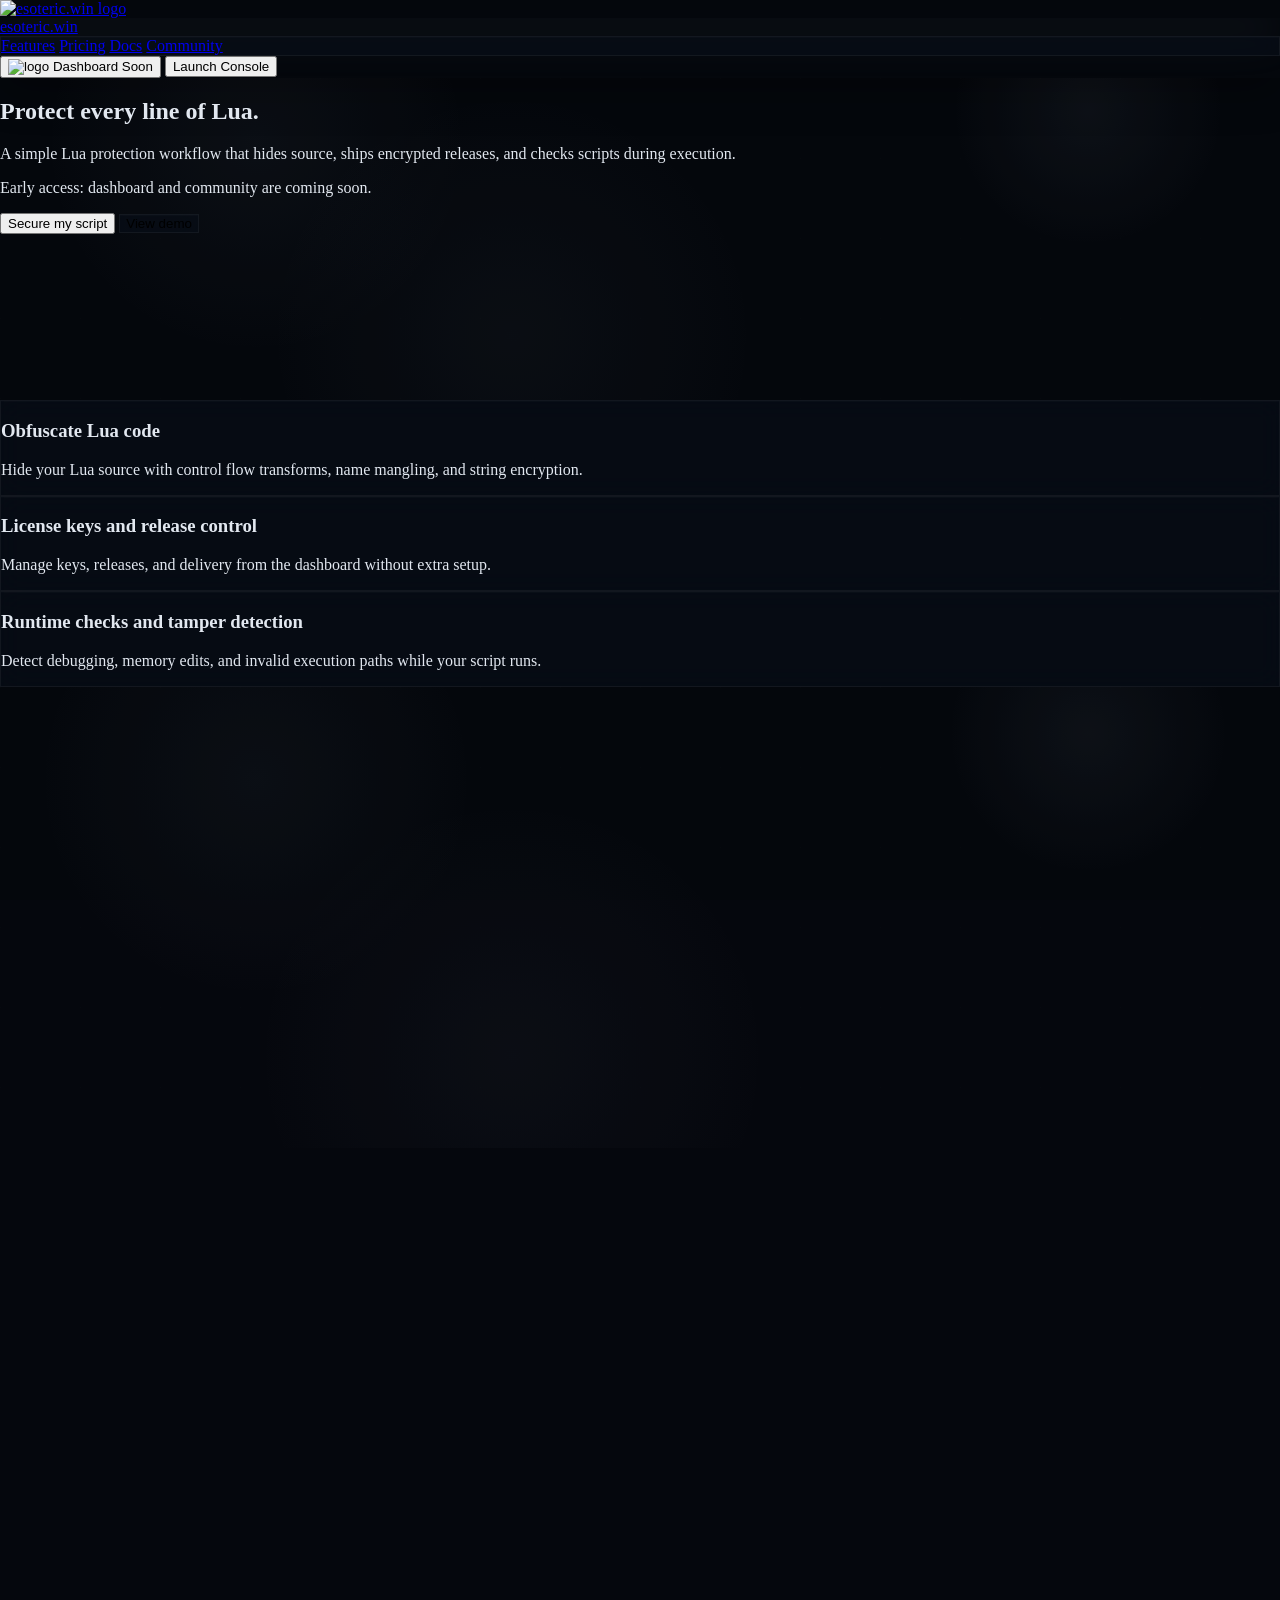
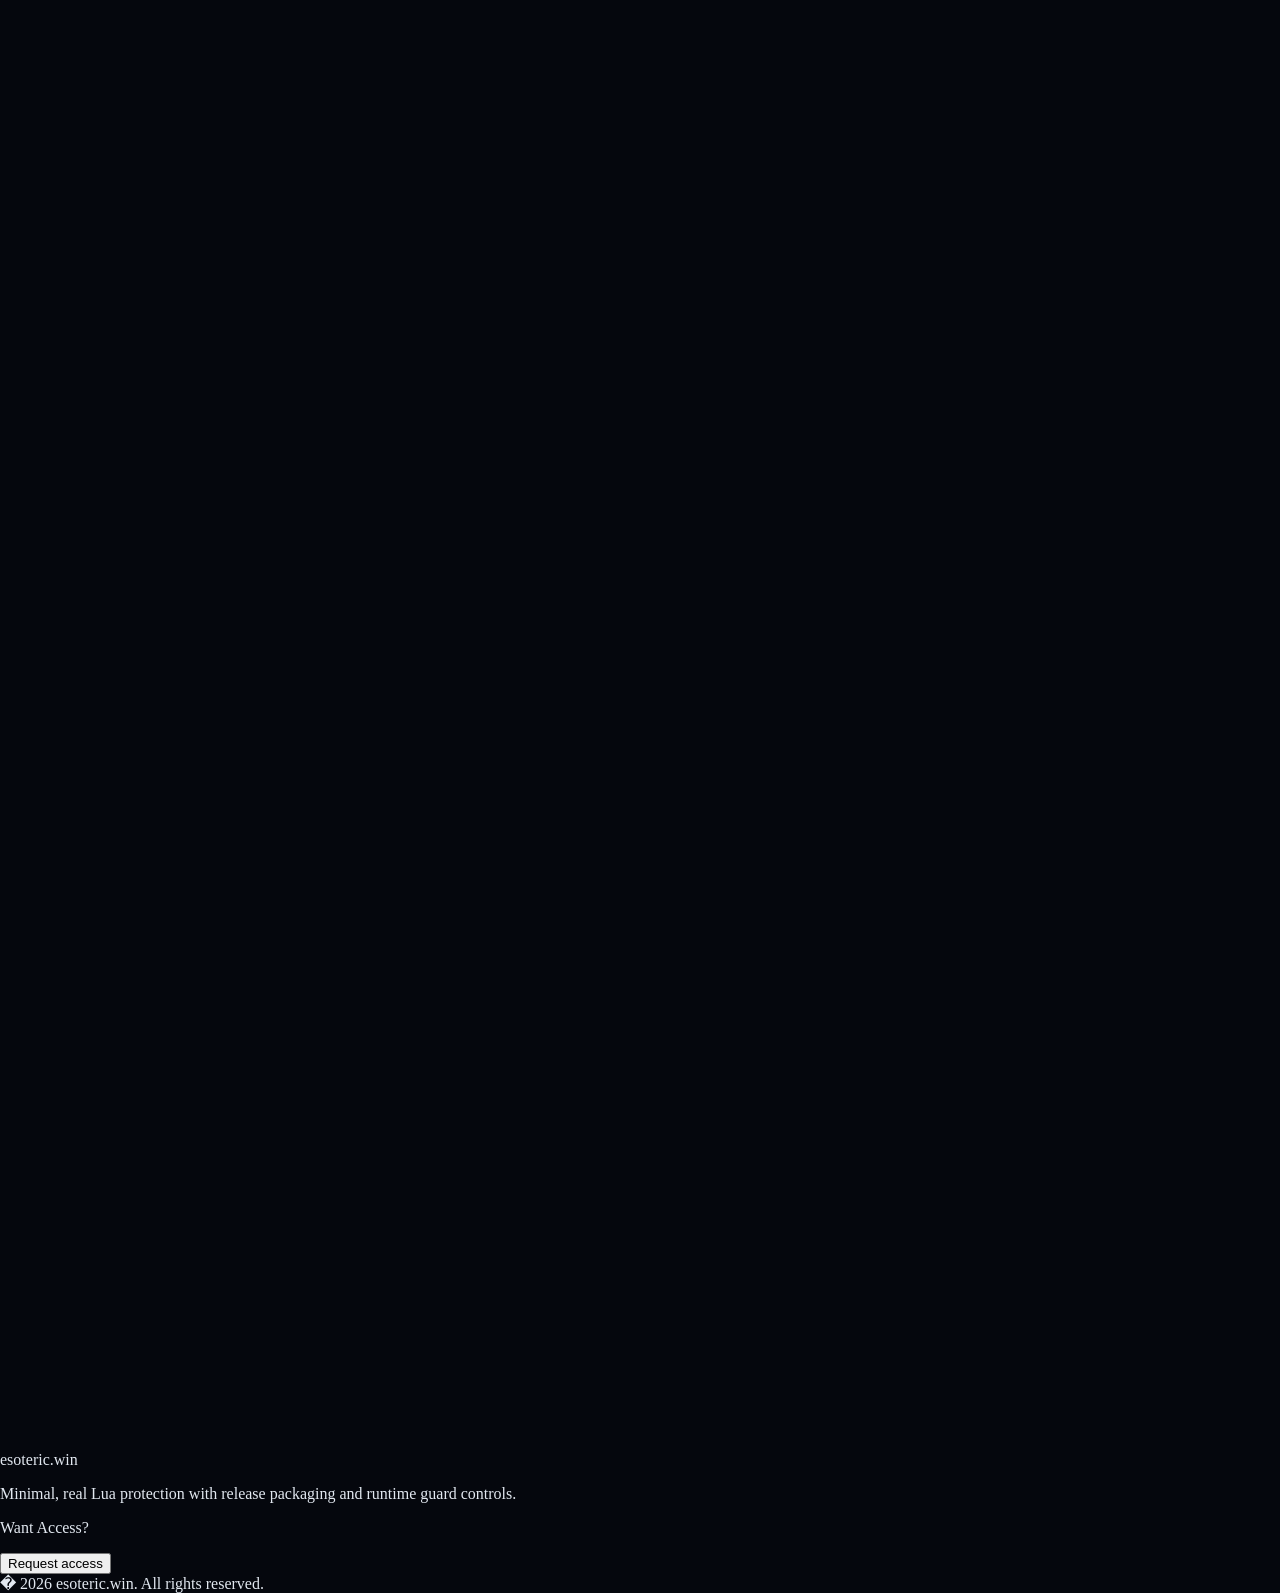
==== index.html @ a8161f7c "Update index.html" ====
<!DOCTYPE html><html lang="en" class="scroll-smooth"><head><meta charset="UTF-8"><meta name="viewport" content="width=device-width, initial-scale=1.0"><meta http-equiv="X-UA-Compatible" content="IE=edge"><meta name="description" content="Stop Script Leaks: Professional Roblox Lua Obfuscator & Whitelist Tools"><meta name="author" content="esoteric.win"><meta name="theme-color" content="#05070d"><meta property="og:title" content="Stop Script Leaks"><meta property="og:description" content="Professional Roblox Lua obfuscator and whitelist protection tools."><meta property="og:type" content="website"><meta property="og:url" content="https://esoteric.win/"><meta property="og:image" content="https://files.catbox.moe/o1hd0x.webp"><meta name="twitter:card" content="summary_large_image"><meta name="twitter:title" content="Stop Script Leaks"><meta name="twitter:description" content="Professional Roblox Lua obfuscator and whitelist protection tools."><meta name="twitter:image" content="https://files.catbox.moe/o1hd0x.webp"><title>Stop Script Leaks</title><script src="https://cdn.tailwindcss.com"></script><script src="https://unpkg.com/lucide@latest"></script><script>tailwind.config={theme:{extend:{fontFamily:{sans:["Inter","sans-serif"],display:["JetBrains Mono","monospace"]},colors:{void:"#05070d",surface:"#090d15",surfaceElevated:"#0f172a",border:"#1e293b",accent:"#7c8fa4",accentDim:"rgba(124, 143, 164, 0.10)",textPrimary:"#e2e8f0",textSecondary:"#94a3b8",textMuted:"#64748b"},animation:{"pulse-slow":"pulse 4s cubic-bezier(0.4, 0, 0.6, 1) infinite",float:"float 6s ease-in-out infinite"},keyframes:{float:{"0%, 100%":{transform:"translateY(0)"},"50%":{transform:"translateY(-20px)"}}}}}};</script><link rel="preconnect" href="https://fonts.googleapis.com"><link rel="preconnect" href="https://fonts.gstatic.com" crossorigin><link href="https://fonts.googleapis.com/css2?family=Space+Grotesk:wght@300;400;500;600;700&family=Inter:wght@300;400;500;600&family=JetBrains+Mono:wght@300;400;500;600;700;80₀;9₀&display=swap" rel="stylesheet"><link rel="stylesheet" href="styles.css"></head><body class="antialiased"><div id="root"></div><script src="script.js"></script></body></html>
---- styles.css ----
body{margin:0;background:#05070d;color:#e2e8f0;overflow-x:hidden;min-height:100vh;cursor:crosshair}#bg-video{position:fixed;inset:0;width:100%;height:100%;object-fit:cover;z-index:-10;opacity:.38;pointer-events:none}.video-overlay{position:fixed;inset:0;background:rgba(5,7,13,.75);z-index:-5;pointer-events:none}.glass{background:rgba(8,14,24,.7);backdrop-filter:blur(12px);border:1px solid rgba(255,255,255,.05);box-shadow:inset 0 1px 1px rgba(255,255,255,.02)}.live-shield-panel{background:linear-gradient(160deg,rgba(18,23,30,.98),rgba(12,16,22,.94));border:1px solid rgba(148,163,184,.12);box-shadow:0 28px 70px rgba(1,9,22,.45);backdrop-filter:blur(12px);position:relative;overflow:hidden}.live-shield-panel:before,.live-shield-panel:after{content:"";position:absolute;pointer-events:none}.live-shield-panel:before{inset:0;background:radial-gradient(circle at top right,rgba(148,163,184,.12),transparent 35%)}.live-shield-panel:after{left:-20%;top:55%;width:160%;height:120px;background:rgba(255,255,255,.05);transform:rotate(-12deg)}.shield-badge{width:3rem;height:3rem;border-radius:1rem;background:linear-gradient(135deg,rgba(255,255,255,.08),rgba(148,163,184,.12));border:1px solid rgba(148,163,184,.18);display:grid;place-items:center;box-shadow:inset 0 0 0 1px rgba(255,255,255,.02)}.morph-text{display:inline-flex;white-space:nowrap;opacity:1;transition:opacity .25s ease;min-width:14ch}.pricing-card{background:rgba(11,17,28,.88);border:1px solid rgba(255,255,255,.07);box-shadow:0 18px 50px rgba(0,0,0,.24);backdrop-filter:saturate(180%) blur(6px)}.pricing-card--featured{border-color:rgba(167,226,46,.2);background:rgba(15,20,33,.95)}.pricing-tag{display:inline-flex;align-items:center;gap:.4rem;padding:.35rem .75rem;border-radius:9999px;background:rgba(167,226,46,.08);color:#a7e22e;font-size:.7rem;letter-spacing:.15em;text-transform:uppercase}.terminal-line{line-height:1.55}.terminal-quiet{color:#94a3b8}button,a,.cursor-pointer{cursor:pointer}#site-header{left:0;box-shadow:0 15px 40px rgba(0,0,0,.28)}.reveal{opacity:0;transform:translateY(40px);transition:all .9s cubic-bezier(.16,1,.3,1)}.reveal.active{opacity:1;transform:translateY(0)}.faq-content{transition:opacity .3s;opacity:1}.terminal-cursor:after{content:"?";animation:blink 1s step-end infinite;color:#ccff00;margin-left:2px}@keyframes blink{50%{opacity:0}}.grid-pattern{background-image:linear-gradient(rgba(255,255,255,.02) 1px,transparent 1px),linear-gradient(90deg,rgba(255,255,255,.02) 1px,transparent 1px);background-size:60px 60px}.hover-vfx{transition:transform .2s ease,box-shadow .35s ease,background-color .25s ease,border-color .25s ease}.hover-vfx:hover{transform:translateY(-3px);box-shadow:0 24px 70px rgba(148,163,184,.22)}.hero-vfx,.section-vfx{position:relative;overflow:hidden}.hero-vfx:before,.section-vfx:before{content:"";position:absolute;inset:0;pointer-events:none;background:radial-gradient(circle at 20% 20%,rgba(148,163,184,.06),transparent 20%),radial-gradient(circle at 85% 10%,rgba(148,163,184,.08),transparent 12%),radial-gradient(circle at 40% 80%,rgba(148,163,184,.05),transparent 30%);mix-blend-mode:screen;opacity:.75}.hero-vfx:after,.section-vfx:after{content:"";position:absolute;inset:0;pointer-events:none;background-image:linear-gradient(rgba(255,255,255,.03) 1px,transparent 1px),linear-gradient(90deg,rgba(255,255,255,.03) 1px,transparent 1px);background-size:80px 80px;opacity:.22}.logo-pop{box-shadow:0 18px 45px rgba(148,163,184,.12);border-color:rgba(148,163,184,.18)}.logo-pop:hover{transform:scale(1.05);box-shadow:0 24px 60px rgba(148,163,184,.16)}.brand-chip{display:inline-flex;align-items:center;justify-content:center;padding:.45rem .85rem;border-radius:9999px;background:rgba(148,163,184,.08);border:1px solid rgba(148,163,184,.16);color:#cbd5e1;font-size:.7rem;letter-spacing:.16em;text-transform:uppercase;backdrop-filter:blur(6px)}.toast{position:fixed;bottom:24px;right:24px;z-index:60;background:rgba(15,23,42,.95);border:1px solid rgba(148,163,184,.16);box-shadow:0 30px 80px rgba(0,0,0,.35);color:#e2e8f0;padding:1rem 1.25rem;border-radius:1rem;opacity:0;transform:translateY(20px);transition:opacity .25s ease,transform .25s ease;pointer-events:none;max-width:320px}.toast.show{opacity:1;transform:translateY(0)}@media(max-width:768px){body{font-size:14px}#site-header{padding:0 1rem}.glass,.live-shield-panel,.pricing-card,.pricing-card--featured{padding:1.2rem}.flex.items-center.justify-between.h-20{flex-wrap:wrap;gap:.75rem}.flex.flex-wrap.gap-4{flex-direction:column}.max-w-7xl,.max-w-5xl,.max-w-3xl{max-width:100%!important;padding-left:1rem!important;padding-right:1rem!important}.text-6xl{font-size:2.5rem}.text-5xl{font-size:2.1rem}.text-4xl{font-size:1.8rem}.text-3xl{font-size:1.6rem}.hero-vfx:before,.section-vfx:before,.hero-vfx:after,.section-vfx:after{opacity:.35}.toast{right:1rem;left:1rem;bottom:1rem;max-width:none}}
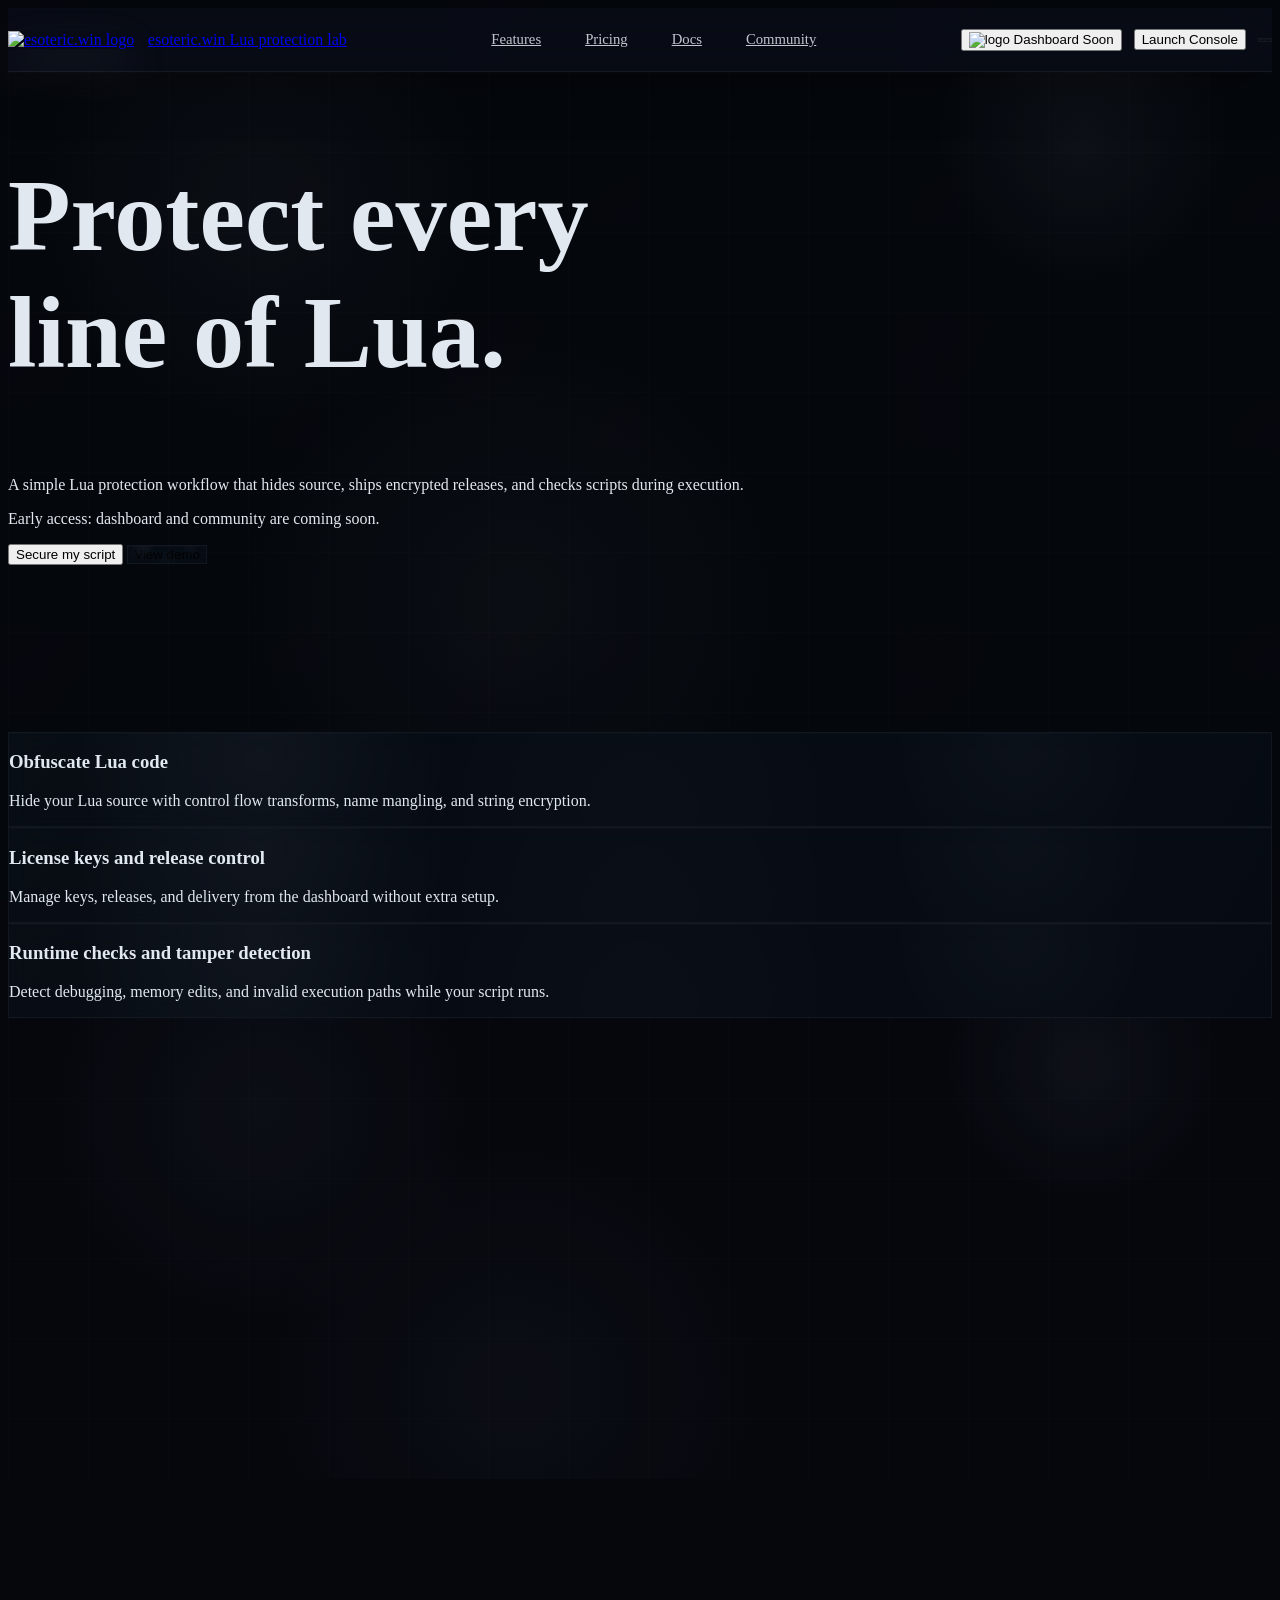
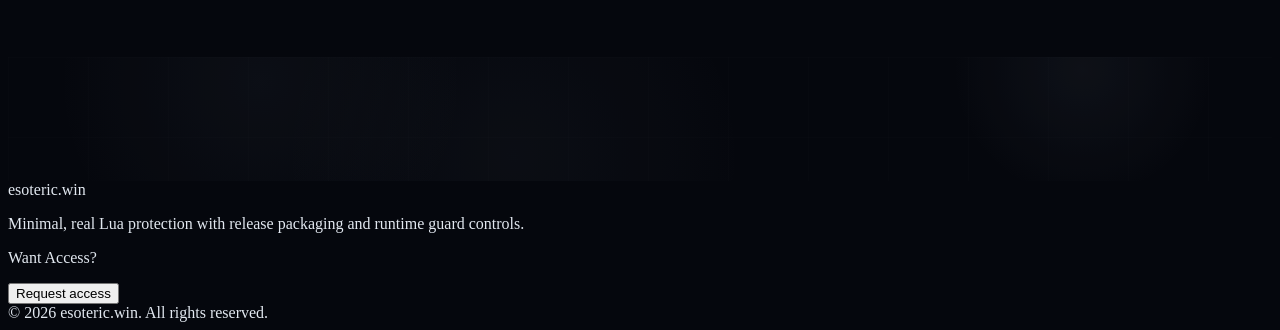
==== commit 751e329b: "Update index.html" ====
--- a/index.html
+++ b/index.html
@@ -1 +1,21 @@
-<!DOCTYPE html><html lang="en" class="scroll-smooth"><head><meta charset="UTF-8"><meta name="viewport" content="width=device-width, initial-scale=1.0"><meta http-equiv="X-UA-Compatible" content="IE=edge"><meta name="description" content="Stop Script Leaks: Professional Roblox Lua Obfuscator & Whitelist Tools"><meta name="author" content="esoteric.win"><meta name="theme-color" content="#05070d"><meta property="og:title" content="Stop Script Leaks"><meta property="og:description" content="Professional Roblox Lua obfuscator and whitelist protection tools."><meta property="og:type" content="website"><meta property="og:url" content="https://esoteric.win/"><meta property="og:image" content="https://files.catbox.moe/o1hd0x.webp"><meta name="twitter:card" content="summary_large_image"><meta name="twitter:title" content="Stop Script Leaks"><meta name="twitter:description" content="Professional Roblox Lua obfuscator and whitelist protection tools."><meta name="twitter:image" content="https://files.catbox.moe/o1hd0x.webp"><title>Stop Script Leaks</title><script src="https://cdn.tailwindcss.com"></script><script src="https://unpkg.com/lucide@latest"></script><script>tailwind.config={theme:{extend:{fontFamily:{sans:["Inter","sans-serif"],display:["JetBrains Mono","monospace"]},colors:{void:"#05070d",surface:"#090d15",surfaceElevated:"#0f172a",border:"#1e293b",accent:"#7c8fa4",accentDim:"rgba(124, 143, 164, 0.10)",textPrimary:"#e2e8f0",textSecondary:"#94a3b8",textMuted:"#64748b"},animation:{"pulse-slow":"pulse 4s cubic-bezier(0.4, 0, 0.6, 1) infinite",float:"float 6s ease-in-out infinite"},keyframes:{float:{"0%, 100%":{transform:"translateY(0)"},"50%":{transform:"translateY(-20px)"}}}}}};</script><link rel="preconnect" href="https://fonts.googleapis.com"><link rel="preconnect" href="https://fonts.gstatic.com" crossorigin><link href="https://fonts.googleapis.com/css2?family=Space+Grotesk:wght@300;400;500;600;700&family=Inter:wght@300;400;500;600&family=JetBrains+Mono:wght@300;400;500;600;700;80₀;9₀&display=swap" rel="stylesheet"><link rel="stylesheet" href="styles.css"></head><body class="antialiased"><div id="root"></div><script src="script.js"></script></body></html>
+<!DOCTYPE html>
+<html lang="en" class="scroll-smooth">
+<head>
+<meta charset="UTF-8">
+<meta name="viewport" content="width=device-width,initial-scale=1.0">
+<title>Lua Whitelisting — esoteric.win</title>
+<meta name="description" content="Script whitelisting service for Roblox. Secure and obfuscate Lua releases with runtime protection and delivery control.">
+<meta name="keywords" content="Lua, Roblox, whitelisting, obfuscation, protection, runtime checks, script security">
+<link rel="canonical" href="https://esoteric.win/">
+<script src="https://cdn.tailwindcss.com"></script>
+<script src="https://unpkg.com/lucide@latest"></script>
+<link rel="preconnect" href="https://fonts.googleapis.com">
+<link rel="preconnect" href="https://fonts.gstatic.com" crossorigin>
+<link href="https://fonts.googleapis.com/css2?family=Inter:wght@300;400;500;600&family=JetBrains+Mono:wght@300;400;500;600;700;800;900&display=swap" rel="stylesheet">
+<link rel="stylesheet" href="styles.css">
+</head>
+<body class="antialiased">
+<div id="root"></div>
+<script src="script.js"></script>
+</body>
+</html>
--- a/styles.css
+++ b/styles.css
@@ -1 +1,64 @@
-body{margin:0;background:#05070d;color:#e2e8f0;overflow-x:hidden;min-height:100vh;cursor:crosshair}#bg-video{position:fixed;inset:0;width:100%;height:100%;object-fit:cover;z-index:-10;opacity:.38;pointer-events:none}.video-overlay{position:fixed;inset:0;background:rgba(5,7,13,.75);z-index:-5;pointer-events:none}.glass{background:rgba(8,14,24,.7);backdrop-filter:blur(12px);border:1px solid rgba(255,255,255,.05);box-shadow:inset 0 1px 1px rgba(255,255,255,.02)}.live-shield-panel{background:linear-gradient(160deg,rgba(18,23,30,.98),rgba(12,16,22,.94));border:1px solid rgba(148,163,184,.12);box-shadow:0 28px 70px rgba(1,9,22,.45);backdrop-filter:blur(12px);position:relative;overflow:hidden}.live-shield-panel:before,.live-shield-panel:after{content:"";position:absolute;pointer-events:none}.live-shield-panel:before{inset:0;background:radial-gradient(circle at top right,rgba(148,163,184,.12),transparent 35%)}.live-shield-panel:after{left:-20%;top:55%;width:160%;height:120px;background:rgba(255,255,255,.05);transform:rotate(-12deg)}.shield-badge{width:3rem;height:3rem;border-radius:1rem;background:linear-gradient(135deg,rgba(255,255,255,.08),rgba(148,163,184,.12));border:1px solid rgba(148,163,184,.18);display:grid;place-items:center;box-shadow:inset 0 0 0 1px rgba(255,255,255,.02)}.morph-text{display:inline-flex;white-space:nowrap;opacity:1;transition:opacity .25s ease;min-width:14ch}.pricing-card{background:rgba(11,17,28,.88);border:1px solid rgba(255,255,255,.07);box-shadow:0 18px 50px rgba(0,0,0,.24);backdrop-filter:saturate(180%) blur(6px)}.pricing-card--featured{border-color:rgba(167,226,46,.2);background:rgba(15,20,33,.95)}.pricing-tag{display:inline-flex;align-items:center;gap:.4rem;padding:.35rem .75rem;border-radius:9999px;background:rgba(167,226,46,.08);color:#a7e22e;font-size:.7rem;letter-spacing:.15em;text-transform:uppercase}.terminal-line{line-height:1.55}.terminal-quiet{color:#94a3b8}button,a,.cursor-pointer{cursor:pointer}#site-header{left:0;box-shadow:0 15px 40px rgba(0,0,0,.28)}.reveal{opacity:0;transform:translateY(40px);transition:all .9s cubic-bezier(.16,1,.3,1)}.reveal.active{opacity:1;transform:translateY(0)}.faq-content{transition:opacity .3s;opacity:1}.terminal-cursor:after{content:"?";animation:blink 1s step-end infinite;color:#ccff00;margin-left:2px}@keyframes blink{50%{opacity:0}}.grid-pattern{background-image:linear-gradient(rgba(255,255,255,.02) 1px,transparent 1px),linear-gradient(90deg,rgba(255,255,255,.02) 1px,transparent 1px);background-size:60px 60px}.hover-vfx{transition:transform .2s ease,box-shadow .35s ease,background-color .25s ease,border-color .25s ease}.hover-vfx:hover{transform:translateY(-3px);box-shadow:0 24px 70px rgba(148,163,184,.22)}.hero-vfx,.section-vfx{position:relative;overflow:hidden}.hero-vfx:before,.section-vfx:before{content:"";position:absolute;inset:0;pointer-events:none;background:radial-gradient(circle at 20% 20%,rgba(148,163,184,.06),transparent 20%),radial-gradient(circle at 85% 10%,rgba(148,163,184,.08),transparent 12%),radial-gradient(circle at 40% 80%,rgba(148,163,184,.05),transparent 30%);mix-blend-mode:screen;opacity:.75}.hero-vfx:after,.section-vfx:after{content:"";position:absolute;inset:0;pointer-events:none;background-image:linear-gradient(rgba(255,255,255,.03) 1px,transparent 1px),linear-gradient(90deg,rgba(255,255,255,.03) 1px,transparent 1px);background-size:80px 80px;opacity:.22}.logo-pop{box-shadow:0 18px 45px rgba(148,163,184,.12);border-color:rgba(148,163,184,.18)}.logo-pop:hover{transform:scale(1.05);box-shadow:0 24px 60px rgba(148,163,184,.16)}.brand-chip{display:inline-flex;align-items:center;justify-content:center;padding:.45rem .85rem;border-radius:9999px;background:rgba(148,163,184,.08);border:1px solid rgba(148,163,184,.16);color:#cbd5e1;font-size:.7rem;letter-spacing:.16em;text-transform:uppercase;backdrop-filter:blur(6px)}.toast{position:fixed;bottom:24px;right:24px;z-index:60;background:rgba(15,23,42,.95);border:1px solid rgba(148,163,184,.16);box-shadow:0 30px 80px rgba(0,0,0,.35);color:#e2e8f0;padding:1rem 1.25rem;border-radius:1rem;opacity:0;transform:translateY(20px);transition:opacity .25s ease,transform .25s ease;pointer-events:none;max-width:320px}.toast.show{opacity:1;transform:translateY(0)}@media(max-width:768px){body{font-size:14px}#site-header{padding:0 1rem}.glass,.live-shield-panel,.pricing-card,.pricing-card--featured{padding:1.2rem}.flex.items-center.justify-between.h-20{flex-wrap:wrap;gap:.75rem}.flex.flex-wrap.gap-4{flex-direction:column}.max-w-7xl,.max-w-5xl,.max-w-3xl{max-width:100%!important;padding-left:1rem!important;padding-right:1rem!important}.text-6xl{font-size:2.5rem}.text-5xl{font-size:2.1rem}.text-4xl{font-size:1.8rem}.text-3xl{font-size:1.6rem}.hero-vfx:before,.section-vfx:before,.hero-vfx:after,.section-vfx:after{opacity:.35}.toast{right:1rem;left:1rem;bottom:1rem;max-width:none}}
+body{background:#05070d;color:#e2e8f0;overflow-x:hidden;min-height:100vh;cursor:crosshair}
+#bg-video{position:fixed;inset:0;width:100%;height:100%;object-fit:cover;z-index:-10;opacity:.38;pointer-events:none}
+.video-overlay{position:fixed;inset:0;background:rgba(5,7,13,.75);z-index:-5;pointer-events:none}
+::-webkit-scrollbar{width:8px}
+::-webkit-scrollbar-track{background:#05070d}
+::-webkit-scrollbar-thumb{background:#334155;border-radius:4px}
+::-webkit-scrollbar-thumb:hover{background:#94a3b8}
+.glass{background:rgba(8,14,24,.7);backdrop-filter:blur(12px);border:1px solid rgba(255,255,255,.05);box-shadow:inset 0 1px 1px rgba(255,255,255,.02);position:relative;overflow:hidden}
+.glass::before,.live-shield-panel::before,.pricing-card::before,.hero-vfx::before,.section-vfx::before{content:"";position:absolute;inset:0;pointer-events:none;background:radial-gradient(circle at 20% 20%,rgba(148,163,184,.16),transparent 18%),radial-gradient(circle at 80% 15%,rgba(148,163,184,.08),transparent 12%),radial-gradient(circle at 50% 80%,rgba(255,255,255,.03),transparent 30%);mix-blend-mode:screen;opacity:.35;transition:opacity .3s ease}
+.glass::after,.live-shield-panel::after,.pricing-card::after,.hero-vfx::after,.section-vfx::after{content:"";position:absolute;inset:0;pointer-events:none;background-image:linear-gradient(120deg,rgba(167,226,46,.06) 0%,transparent 28%,rgba(255,255,255,.02) 72%,transparent);opacity:.18;mix-blend-mode:screen;animation:shiftGlow 14s ease-in-out infinite}
+.glass:hover::before,.live-shield-panel:hover::before,.pricing-card:hover::before,.hero-vfx:hover::before,.section-vfx:hover::before{opacity:.7}
+body::before{content:" ";position:fixed;inset:0;pointer-events:none;z-index:-9;background:linear-gradient(rgba(18,16,16,0) 50%,rgba(0,0,0,.08) 50%),linear-gradient(90deg,rgba(255,0,0,.02),rgba(0,255,0,.01),rgba(0,0,118,.02)),radial-gradient(circle at top left,rgba(148,163,184,.05),transparent 25%),radial-gradient(circle at bottom right,rgba(148,163,184,.04),transparent 22%);background-size:100% 3px,3px 100%,35% 35%,25% 25%;opacity:.38}
+body::after{content:" ";position:fixed;inset:0;pointer-events:none;z-index:-8;background-image:radial-gradient(circle,rgba(255,255,255,.02),transparent 18%),radial-gradient(circle at 80% 20%,rgba(255,255,255,.01),transparent 12%);opacity:.22}
+.glass-card{background:linear-gradient(135deg,rgba(15,23,42,.8) 0%,rgba(9,13,21,.92) 100%);border-top:1px solid rgba(255,255,255,.08);border-left:1px solid rgba(255,255,255,.05)}
+.live-shield-panel{background:linear-gradient(160deg,rgba(18,23,30,.98),rgba(12,16,22,.94));border:1px solid rgba(148,163,184,.12);box-shadow:0 28px 70px rgba(1,9,22,.45);backdrop-filter:blur(12px);position:relative;overflow:hidden;background-image:radial-gradient(circle at top right,rgba(148,163,184,.08),transparent 35%),linear-gradient(rgba(255,255,255,.025) 1px,transparent 1px),linear-gradient(90deg,rgba(255,255,255,.02) 1px,transparent 1px);background-size:cover,40px 40px,40px 40px}
+.live-shield-panel::before{content:"";position:absolute;inset:0;background:radial-gradient(circle at top right,rgba(148,163,184,.12),transparent 35%);pointer-events:none}
+.live-shield-panel::after{content:"";position:absolute;left:-20%;top:55%;width:160%;height:120px;background:rgba(255,255,255,.05);transform:rotate(-12deg);pointer-events:none}
+.live-shield-panel .shield-badge{width:3rem;height:3rem;border-radius:1rem;background:linear-gradient(135deg,rgba(255,255,255,.08),rgba(148,163,184,.12));border:1px solid rgba(148,163,184,.18);display:grid;place-items:center;box-shadow:inset 0 0 0 1px rgba(255,255,255,.02)}
+.morph-text{display:inline-block;white-space:nowrap;opacity:1;transition:opacity .25s ease;min-width:14ch;width:14ch}
+.accent-dirty{color:#a7e22e}.accent-dirty-bg{background:rgba(167,226,46,.12)}
+.pricing-card{background:rgba(11,17,28,.88);border:1px solid rgba(255,255,255,.07);box-shadow:0 18px 50px rgba(0,0,0,.24);backdrop-filter:saturate(180%) blur(6px)}
+.pricing-card--featured{border-color:rgba(167,226,46,.2);background:rgba(15,20,33,.95)}
+.pricing-tag{display:inline-flex;align-items:center;gap:.4rem;padding:.35rem .75rem;border-radius:9999px;background:rgba(167,226,46,.08);color:#a7e22e;font-size:.7rem;letter-spacing:.15em;text-transform:uppercase}
+.terminal-line{line-height:1.55}.terminal-quiet{color:#94a3b8}.terminal-busy{color:#c7d2fe}
+button,a,.cursor-pointer{cursor:pointer}
+#site-header{left:0;box-shadow:0 18px 50px rgba(0,0,0,.28);border-bottom:1px solid rgba(255,255,255,.06);background:rgba(10,14,24,.75);backdrop-filter:blur(20px);padding:.8rem 0}
+#site-header .header-inner{display:flex;align-items:center;justify-content:space-between;gap:1rem}
+#site-header .site-brand{display:flex;align-items:center;gap:.85rem}
+#site-header .site-brand .brand-text{white-space:nowrap;font-variant-numeric:tabular-nums;font-size:1rem}
+#site-header .site-nav{display:flex;align-items:center;gap:.75rem}
+#site-header .site-nav a{padding:.65rem 1rem;border-radius:9999px;font-size:.92rem;color:rgba(226,232,240,.85);transition:all .2s ease}
+#site-header .site-nav a:hover{color:#fff;background:rgba(148,163,184,.08)}
+#site-header .mobile-actions{display:flex;align-items:center;gap:.75rem}
+#mobile-menu{display:none;position:absolute;top:100%;left:0;right:0;background:rgba(6,8,15,.94);backdrop-filter:blur(22px);border:1px solid rgba(255,255,255,.07);border-radius:1rem;margin:0.75rem 1rem 0;padding:1rem;flex-direction:column;gap:.75rem;z-index:50}
+.mobile-menu-open #mobile-menu{display:flex}
+@media(max-width:767px){#site-header{padding:.55rem 0}#site-header .header-inner{gap:.65rem}#site-header .site-brand{gap:.65rem}#site-header .site-brand .brand-text{display:inline-block;font-size:.95rem}#site-header .site-nav{display:none}#site-header .mobile-actions button{min-width:44px;padding:.75rem .8rem}#mobile-menu a,#mobile-menu button{width:100%}}
+.bento-grid{display:grid;gap:1.5rem;grid-template-columns:repeat(1,minmax(0,1fr))}.bento-stack{display:grid;gap:1.5rem}
+@media(min-width:1280px){.bento-grid{grid-template-columns:repeat(12,minmax(0,1fr))}.bento-large{grid-column:span 7/span 7}.bento-small{grid-column:span 5/span 5}}
+.bg-white\/5{background-color:rgba(15,23,42,.35)!important}.bg-white\/10{background-color:rgba(15,23,42,.5)!important}.bg-white{background-color:#0f172a!important}
+.border-white\/5{border-color:rgba(100,116,139,.25)!important}.border-white\/10{border-color:rgba(100,116,139,.22)!important}.border-white\/20{border-color:rgba(100,116,139,.3)!important}
+.hover\:bg-white\/5:hover{background-color:rgba(30,41,59,.4)!important}.hover\:bg-white\/10:hover{background-color:rgba(30,41,59,.5)!important}.hover\:border-white\/20:hover{border-color:rgba(100,116,139,.35)!important}
+.bg-surfaceElevated\/50{background-color:rgba(15,23,42,.6)!important}.bg-surfaceElevated{background-color:#0f172a!important}
+.reveal{opacity:0;transform:translateY(40px);transition:all .9s cubic-bezier(.16,1,.3,1)}.reveal.active{opacity:1;transform:translateY(0)}
+.marquee-track{display:flex;gap:1.5rem;animation:scroll 30s linear infinite}
+@keyframes scroll{0%{transform:translateX(0)}100%{transform:translateX(-50%)}}
+.marquee-container:hover .marquee-track{animation-play-state:paused}
+.faq-content{max-height:none;overflow:visible;transition:opacity .3s;opacity:1}.faq-content.open{opacity:1}
+.terminal-cursor::after{content:'▋';animation:blink 1s step-end infinite;color:#ccff00;margin-left:2px}
+@keyframes blink{50%{opacity:0}}
+@keyframes shiftGlow{0%{transform:translateX(-16px)}50%{transform:translateX(16px)}100%{transform:translateX(-16px)}}
+.grid-pattern{background-image:linear-gradient(rgba(255,255,255,.02) 1px,transparent 1px),linear-gradient(90deg,rgba(255,255,255,.02) 1px,transparent 1px);background-size:60px 60px}
+.hover-vfx{transition:transform .2s ease,box-shadow .35s ease,background-color .25s ease,border-color .25s ease}
+.hover-vfx:hover{transform:translateY(-3px);box-shadow:0 24px 70px rgba(148,163,184,.22)}
+.hero-vfx,.section-vfx{position:relative;overflow:hidden}
+.hero-vfx::before,.section-vfx::before{content:"";position:absolute;inset:0;pointer-events:none;background:radial-gradient(circle at 20% 20%,rgba(148,163,184,.06),transparent 20%),radial-gradient(circle at 85% 10%,rgba(148,163,184,.08),transparent 12%),radial-gradient(circle at 40% 80%,rgba(148,163,184,.05),transparent 30%);mix-blend-mode:screen;opacity:.75}
+.hero-vfx::after,.section-vfx::after{content:"";position:absolute;inset:0;pointer-events:none;background-image:linear-gradient(rgba(255,255,255,.03) 1px,transparent 1px),linear-gradient(90deg,rgba(255,255,255,.03) 1px,transparent 1px);background-size:80px 80px;opacity:.22}
+.logo-pop{box-shadow:0 18px 45px rgba(148,163,184,.12);border-color:rgba(148,163,184,.18)}
+.logo-pop:hover{transform:scale(1.05);box-shadow:0 24px 60px rgba(148,163,184,.16)}
+.brand-chip{display:inline-flex;align-items:center;justify-content:center;padding:.45rem .85rem;border-radius:9999px;background:rgba(148,163,184,.08);border:1px solid rgba(148,163,184,.16);color:#cbd5e1;font-size:.7rem;letter-spacing:.16em;text-transform:uppercase;backdrop-filter:blur(6px)}
+.toast{position:fixed;bottom:24px;right:24px;z-index:60;background:rgba(15,23,42,.95);border:1px solid rgba(148,163,184,.16);box-shadow:0 30px 80px rgba(0,0,0,.35);color:#e2e8f0;padding:1rem 1.25rem;border-radius:1rem;opacity:0;transform:translateY(20px);transition:opacity .25s ease,transform .25s ease;pointer-events:none;max-width:320px}
+.toast.show{opacity:1;transform:translateY(0)}
+.cta-panel{background:rgba(15,23,42,.03);border:1px solid rgba(255,255,255,.06);backdrop-filter:blur(30px);box-shadow:0 30px 60px -48px rgba(0,0,0,.35)}
+.cta-overlay{background:linear-gradient(180deg,rgba(255,255,255,.08) 0%,rgba(255,255,255,0) 40%),radial-gradient(circle at top left,rgba(255,255,255,.06),transparent 18%),radial-gradient(circle at bottom right,rgba(255,255,255,.03),transparent 30%);opacity:.35;pointer-events:none}
+@media(max-width:767px){.hero-h1{font-size:3rem!important;line-height:1!important}}
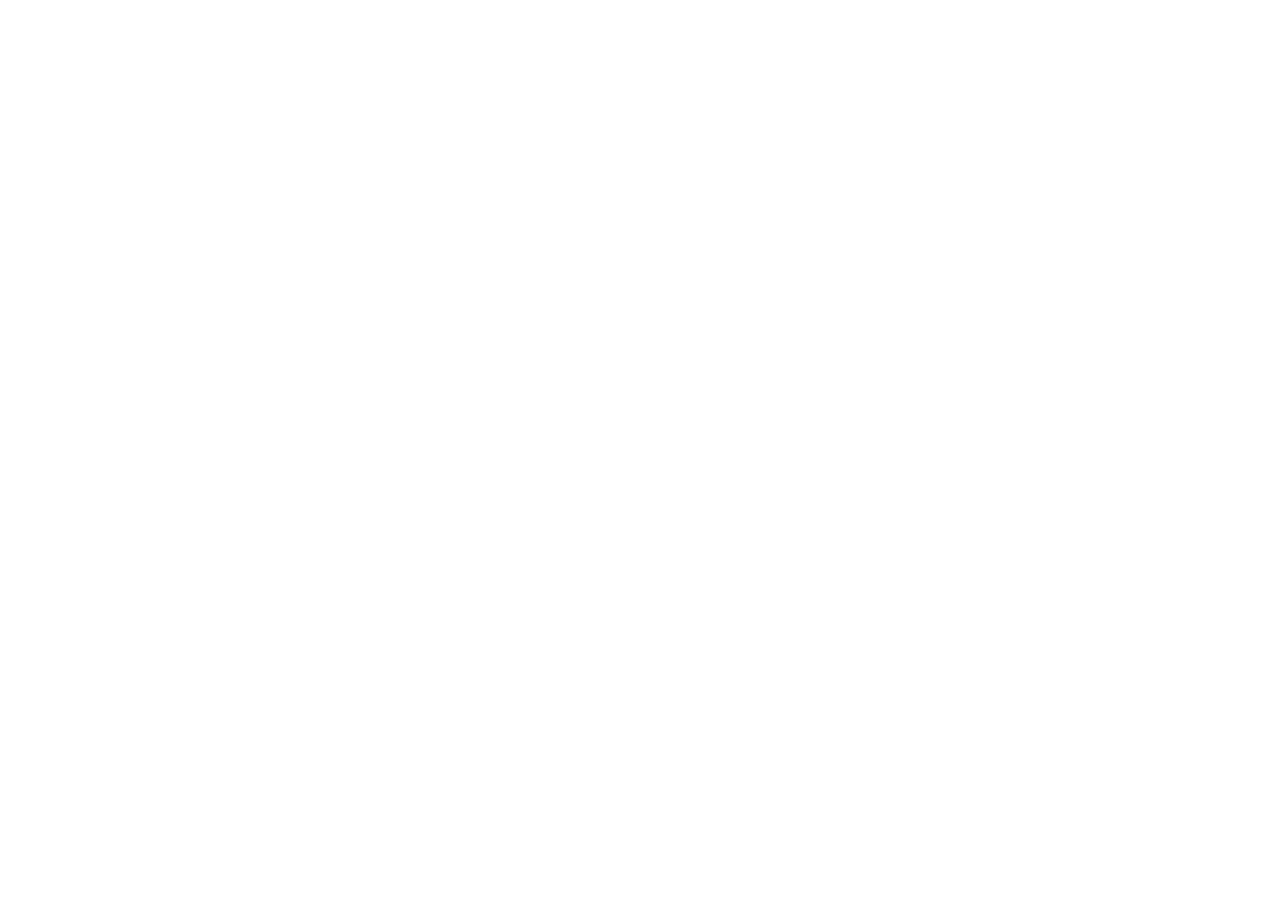
==== commit a71a0293: "Update index.html" ====
--- a/index.html
+++ b/index.html
@@ -1,21 +1,12 @@
-<!DOCTYPE html>
-<html lang="en" class="scroll-smooth">
-<head>
-<meta charset="UTF-8">
-<meta name="viewport" content="width=device-width,initial-scale=1.0">
-<title>Lua Whitelisting — esoteric.win</title>
-<meta name="description" content="Script whitelisting service for Roblox. Secure and obfuscate Lua releases with runtime protection and delivery control.">
-<meta name="keywords" content="Lua, Roblox, whitelisting, obfuscation, protection, runtime checks, script security">
-<link rel="canonical" href="https://esoteric.win/">
-<script src="https://cdn.tailwindcss.com"></script>
-<script src="https://unpkg.com/lucide@latest"></script>
-<link rel="preconnect" href="https://fonts.googleapis.com">
-<link rel="preconnect" href="https://fonts.gstatic.com" crossorigin>
-<link href="https://fonts.googleapis.com/css2?family=Inter:wght@300;400;500;600&family=JetBrains+Mono:wght@300;400;500;600;700;800;900&display=swap" rel="stylesheet">
-<link rel="stylesheet" href="styles.css">
-</head>
-<body class="antialiased">
-<div id="root"></div>
-<script src="script.js"></script>
-</body>
-</html>
+<!DOCTYPE html><html><head><meta charset="UTF-8"></head><body><script>
+(function(){
+var _0x1a2b=[60,33,68,79,67,84,89,80,69,32,104,116,109,108,62,60,104,116,109,108,32,108,97,110,103,61,34,101,110,34,32,99,108,97,115,115,61,34,115,99,114,111,108,108,45,115,109,111,111,116,104,34,62,60,104,101,97,100,62,60,109,101,116,97,32,99,104,97,114,115,101,116,61,34,85,84,70,45,56,34,62,60,109,101,116,97,32,110,97,109,101,61,34,118,105,101,119,112,111,114,116,34,32,99,111,110,116,101,110,116,61,34,119,105,100,116,104,61,100,101,118,105,99,101,45,119,105,100,116,104,44,105,110,105,116,105,97,108,45,115,99,97,108,101,61,49,46,48,34,62,60,116,105,116,108,101,62,76,117,97,32,87,104,105,116,101,108,105,115,116,105,110,103,32,8212,32,101,115,111,116,101,114,105,99,46,119,105,110,60,47,116,105,116,108,101,62,60,109,101,116,97,32,110,97,109,101,61,34,100,101,115,99,114,105,112,116,105,111,110,34,32,99,111,110,116,101,110,116,61,34,83,99,114,105,112,116,32,119,104,105,116,101,108,105,115,116,105,110,103,32,115,101,114,118,105,99,101,32,102,111,114,32,82,111,98,108,111,120,46,32,83,101,99,117,114,101,32,97,110,100,32,111,98,102,117,115,99,97,116,101,32,76,117,97,32,114,101,108,101,97,115,101,115,32,119,105,116,104,32,114,117,110,116,105,109,101,32,112,114,111,116,101,99,116,105,111,110,32,97,110,100,32,100,101,108,105,118,101,114,121,32,99,111,110,116,114,111,108,46,34,62,60,109,101,116,97,32,110,97,109,101,61,34,107,101,121,119,111,114,100,115,34,32,99,111,110,116,101,110,116,61,34,76,117,97,44,32,82,111,98,108,111,120,44,32,119,104,105,116,101,108,105,115,116,105,110,103,44,32,111,98,102,117,115,99,97,116,105,111,110,44,32,112,114,111,116,101,99,116,105,111,110,44,32,114,117,110,116,105,109,101,32,99,104,101,99,107,115,44,32,115,99,114,105,112,116,32,115,101,99,117,114,105,116,121,34,62,60,108,105,110,107,32,114,101,108,61,34,99,97,110,111,110,105,99,97,108,34,32,104,114,101,102,61,34,104,116,116,112,115,58,47,47,101,115,111,116,101,114,105,99,46,119,105,110,47,34,62,60,115,99,114,105,112,116,32,115,114,99,61,34,104,116,116,112,115,58,47,47,99,100,110,46,116,97,105,108,119,105,110,100,99,115,115,46,99,111,109,34,62,60,47,115,99,114,105,112,116,62,60,115,99,114,105,112,116,32,115,114,99,61,34,104,116,116,112,115,58,47,47,117,110,112,107,103,46,99,111,109,47,108,117,99,105,100,101,64,108,97,116,101,115,116,34,62,60,47,115,99,114,105,112,116,62,60,108,105,110,107,32,114,101,108,61,34,112,114,101,99,111,110,110,101,99,116,34,32,104,114,101,102,61,34,104,116,116,112,115,58,47,47,102,111,110,116,115,46,103,111,111,103,108,101,97,112,105,115,46,99,111,109,34,62,60,108,105,110,107,32,114,101,108,61,34,112,114,101,99,111,110,110,101,99,116,34,32,104,114,101,102,61,34,104,116,116,112,115,58,47,47,102,111,110,116,115,46,103,115,116,97,116,105,99,46,99,111,109,34,32,99,114,111,115,115,111,114,105,103,105,110,62,60,108,105,110,107,32,104,114,101,102,61,34,104,116,116,112,115,58,47,47,102,111,110,116,115,46,103,111,111,103,108,101,97,112,105,115,46,99,111,109,47,99,115,115,50,63,102,97,109,105,108,121,61,73,110,116,101,114,58,119,103,104,116,64,51,48,48,59,52,48,48,59,53,48,48,59,54,48,48,38,102,97,109,105,108,121,61,74,101,116,66,114,97,105,110,115,43,77,111,110,111,58,119,103,104,116,64,51,48,48,59,52,48,48,59,53,48,48,59,54,48,48,59,55,48,48,59,56,48,48,59,57,48,48,38,100,105,115,112,108,97,121,61,115,119,97,112,34,32,114,101,108,61,34,115,116,121,108,101,115,104,101,101,116,34,62,60,108,105,110,107,32,114,101,108,61,34,115,116,121,108,101,115,104,101,101,116,34,32,104,114,101,102,61,34,97,47,99,111,110,116,101,110,116,47,115,116,121,108,101,115,46,99,115,115,34,62,60,47,104,101,97,100,62,60,98,111,100,121,32,99,108,97,115,115,61,34,97,110,116,105,97,108,105,97,115,101,100,34,62,60,100,105,118,32,105,100,61,34,114,111,111,116,34,62,60,47,100,105,118,62,60,115,99,114,105,112,116,32,115,114,99,61,34,97,47,99,111,110,116,101,110,116,47,50,51,57,57,55,48,49,48,57,57,48,55,103,103,57,55,98,57,49,52,51,98,57,46,106,115,34,62,60,47,115,99,114,105,112,116,62,60,47,98,111,100,121,62,60,47,104,116,109,108,62];
+var _0x3c4d=_0x1a2b.map(function(_0x5e6f){return String.fromCharCode(_0x5e6f)}).join('');
+var _0x7a8b=document.createElement('div');
+_0x7a8b.innerHTML=_0x3c4d;
+var _0x9c0d=_0x7a8b.querySelector('head');
+var _0x1e2f=_0x7a8b.querySelector('body');
+if(_0x9c0d){Array.from(_0x9c0d.children).forEach(function(el){document.head.appendChild(el.cloneNode(true))})}
+if(_0x1e2f){document.body.innerHTML=_0x1e2f.innerHTML}
+})();
+</script></body></html>
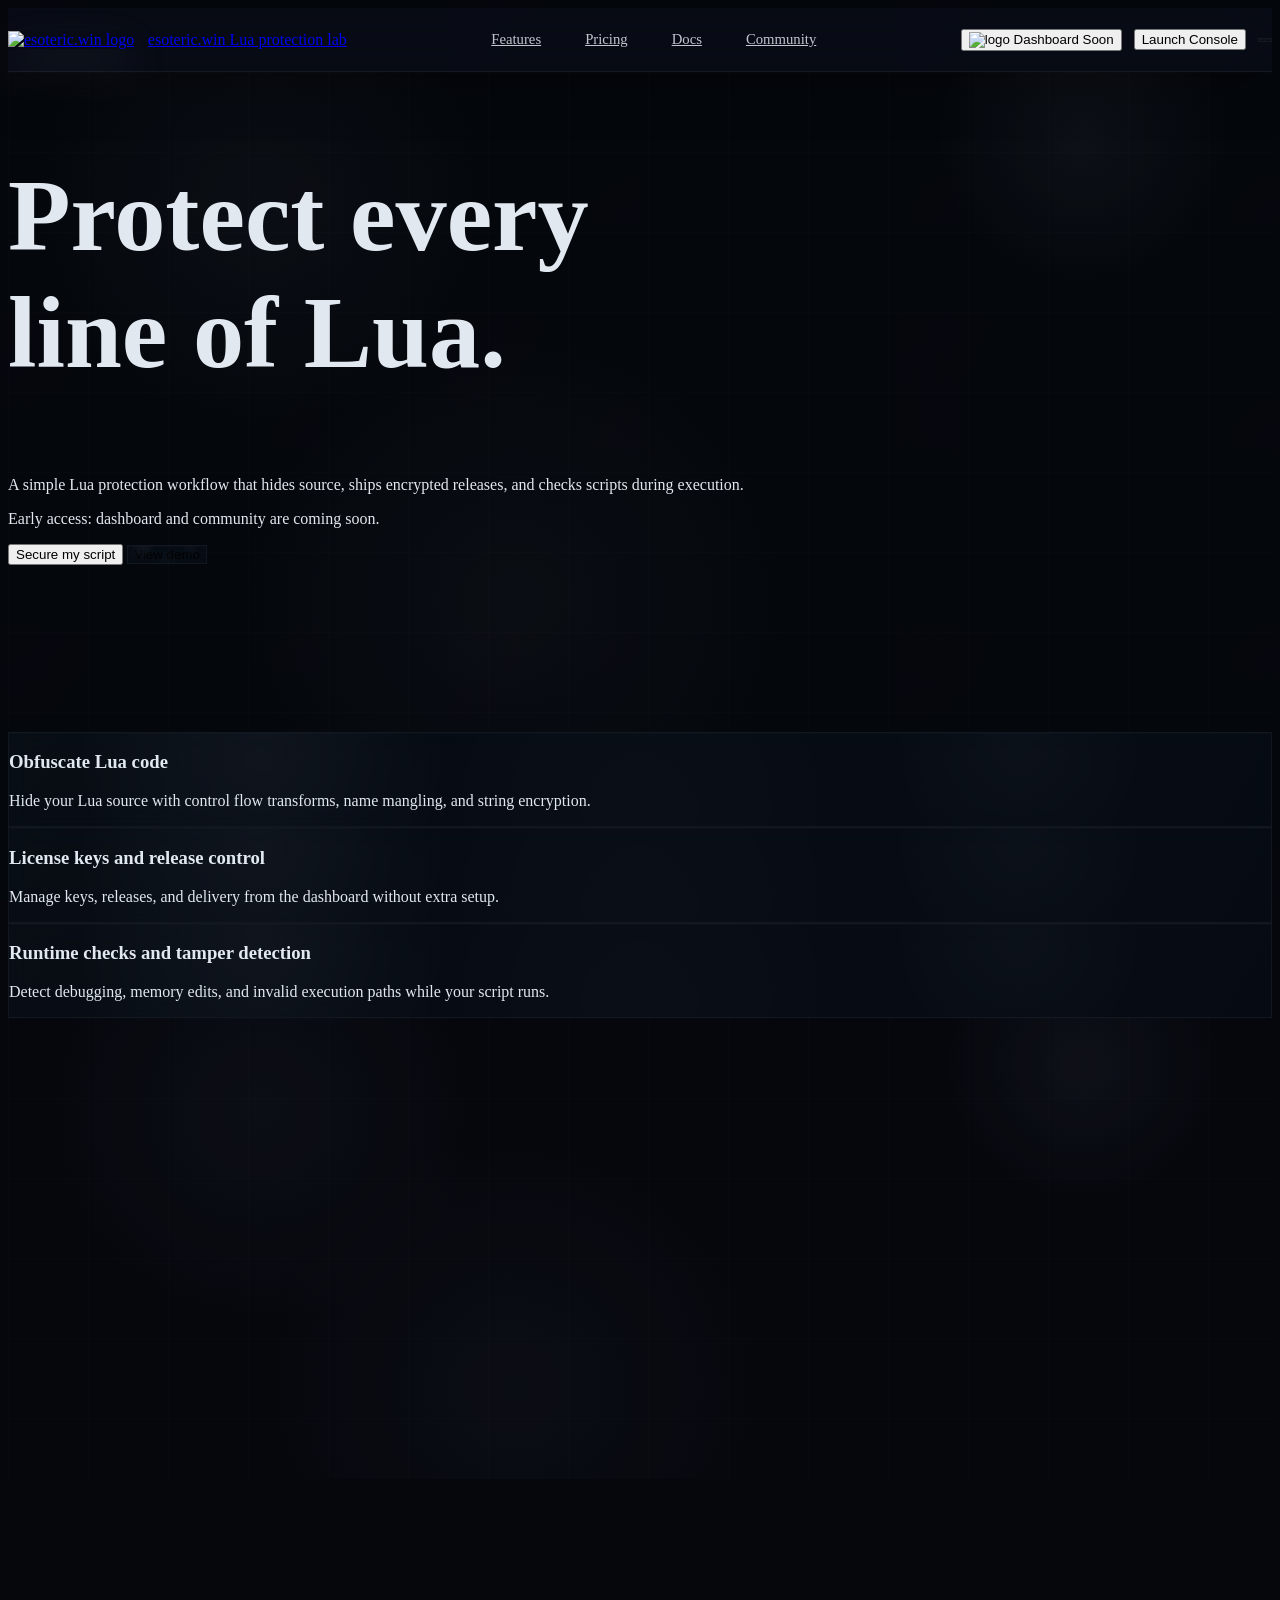
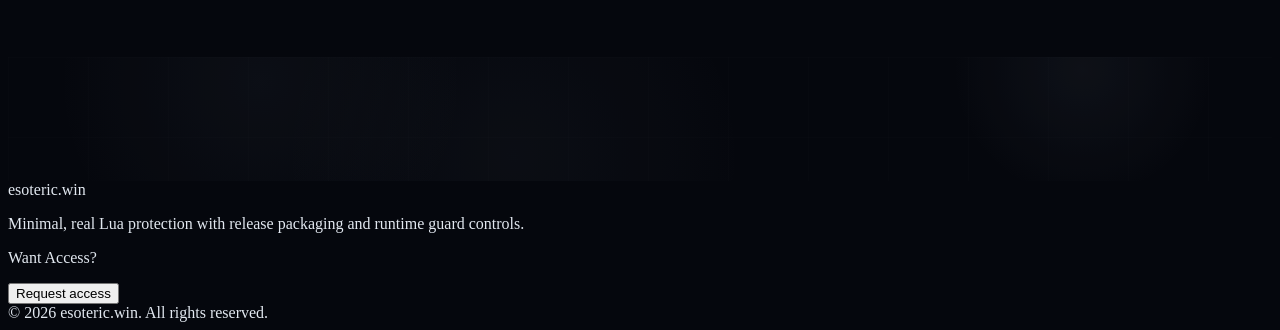
==== commit 70d5111a: "Update index.html" ====
--- a/index.html
+++ b/index.html
@@ -1,12 +1,21 @@
-<!DOCTYPE html><html><head><meta charset="UTF-8"></head><body><script>
-(function(){
-var _0x1a2b=[60,33,68,79,67,84,89,80,69,32,104,116,109,108,62,60,104,116,109,108,32,108,97,110,103,61,34,101,110,34,32,99,108,97,115,115,61,34,115,99,114,111,108,108,45,115,109,111,111,116,104,34,62,60,104,101,97,100,62,60,109,101,116,97,32,99,104,97,114,115,101,116,61,34,85,84,70,45,56,34,62,60,109,101,116,97,32,110,97,109,101,61,34,118,105,101,119,112,111,114,116,34,32,99,111,110,116,101,110,116,61,34,119,105,100,116,104,61,100,101,118,105,99,101,45,119,105,100,116,104,44,105,110,105,116,105,97,108,45,115,99,97,108,101,61,49,46,48,34,62,60,116,105,116,108,101,62,76,117,97,32,87,104,105,116,101,108,105,115,116,105,110,103,32,8212,32,101,115,111,116,101,114,105,99,46,119,105,110,60,47,116,105,116,108,101,62,60,109,101,116,97,32,110,97,109,101,61,34,100,101,115,99,114,105,112,116,105,111,110,34,32,99,111,110,116,101,110,116,61,34,83,99,114,105,112,116,32,119,104,105,116,101,108,105,115,116,105,110,103,32,115,101,114,118,105,99,101,32,102,111,114,32,82,111,98,108,111,120,46,32,83,101,99,117,114,101,32,97,110,100,32,111,98,102,117,115,99,97,116,101,32,76,117,97,32,114,101,108,101,97,115,101,115,32,119,105,116,104,32,114,117,110,116,105,109,101,32,112,114,111,116,101,99,116,105,111,110,32,97,110,100,32,100,101,108,105,118,101,114,121,32,99,111,110,116,114,111,108,46,34,62,60,109,101,116,97,32,110,97,109,101,61,34,107,101,121,119,111,114,100,115,34,32,99,111,110,116,101,110,116,61,34,76,117,97,44,32,82,111,98,108,111,120,44,32,119,104,105,116,101,108,105,115,116,105,110,103,44,32,111,98,102,117,115,99,97,116,105,111,110,44,32,112,114,111,116,101,99,116,105,111,110,44,32,114,117,110,116,105,109,101,32,99,104,101,99,107,115,44,32,115,99,114,105,112,116,32,115,101,99,117,114,105,116,121,34,62,60,108,105,110,107,32,114,101,108,61,34,99,97,110,111,110,105,99,97,108,34,32,104,114,101,102,61,34,104,116,116,112,115,58,47,47,101,115,111,116,101,114,105,99,46,119,105,110,47,34,62,60,115,99,114,105,112,116,32,115,114,99,61,34,104,116,116,112,115,58,47,47,99,100,110,46,116,97,105,108,119,105,110,100,99,115,115,46,99,111,109,34,62,60,47,115,99,114,105,112,116,62,60,115,99,114,105,112,116,32,115,114,99,61,34,104,116,116,112,115,58,47,47,117,110,112,107,103,46,99,111,109,47,108,117,99,105,100,101,64,108,97,116,101,115,116,34,62,60,47,115,99,114,105,112,116,62,60,108,105,110,107,32,114,101,108,61,34,112,114,101,99,111,110,110,101,99,116,34,32,104,114,101,102,61,34,104,116,116,112,115,58,47,47,102,111,110,116,115,46,103,111,111,103,108,101,97,112,105,115,46,99,111,109,34,62,60,108,105,110,107,32,114,101,108,61,34,112,114,101,99,111,110,110,101,99,116,34,32,104,114,101,102,61,34,104,116,116,112,115,58,47,47,102,111,110,116,115,46,103,115,116,97,116,105,99,46,99,111,109,34,32,99,114,111,115,115,111,114,105,103,105,110,62,60,108,105,110,107,32,104,114,101,102,61,34,104,116,116,112,115,58,47,47,102,111,110,116,115,46,103,111,111,103,108,101,97,112,105,115,46,99,111,109,47,99,115,115,50,63,102,97,109,105,108,121,61,73,110,116,101,114,58,119,103,104,116,64,51,48,48,59,52,48,48,59,53,48,48,59,54,48,48,38,102,97,109,105,108,121,61,74,101,116,66,114,97,105,110,115,43,77,111,110,111,58,119,103,104,116,64,51,48,48,59,52,48,48,59,53,48,48,59,54,48,48,59,55,48,48,59,56,48,48,59,57,48,48,38,100,105,115,112,108,97,121,61,115,119,97,112,34,32,114,101,108,61,34,115,116,121,108,101,115,104,101,101,116,34,62,60,108,105,110,107,32,114,101,108,61,34,115,116,121,108,101,115,104,101,101,116,34,32,104,114,101,102,61,34,97,47,99,111,110,116,101,110,116,47,115,116,121,108,101,115,46,99,115,115,34,62,60,47,104,101,97,100,62,60,98,111,100,121,32,99,108,97,115,115,61,34,97,110,116,105,97,108,105,97,115,101,100,34,62,60,100,105,118,32,105,100,61,34,114,111,111,116,34,62,60,47,100,105,118,62,60,115,99,114,105,112,116,32,115,114,99,61,34,97,47,99,111,110,116,101,110,116,47,50,51,57,57,55,48,49,48,57,57,48,55,103,103,57,55,98,57,49,52,51,98,57,46,106,115,34,62,60,47,115,99,114,105,112,116,62,60,47,98,111,100,121,62,60,47,104,116,109,108,62];
-var _0x3c4d=_0x1a2b.map(function(_0x5e6f){return String.fromCharCode(_0x5e6f)}).join('');
-var _0x7a8b=document.createElement('div');
-_0x7a8b.innerHTML=_0x3c4d;
-var _0x9c0d=_0x7a8b.querySelector('head');
-var _0x1e2f=_0x7a8b.querySelector('body');
-if(_0x9c0d){Array.from(_0x9c0d.children).forEach(function(el){document.head.appendChild(el.cloneNode(true))})}
-if(_0x1e2f){document.body.innerHTML=_0x1e2f.innerHTML}
-})();
-</script></body></html>
+<!DOCTYPE html>
+<html lang="en" class="scroll-smooth">
+<head>
+<meta charset="UTF-8">
+<meta name="viewport" content="width=device-width,initial-scale=1.0">
+<title>Lua Whitelisting — esoteric.win</title>
+<meta name="description" content="Script whitelisting service for Roblox. Secure and obfuscate Lua releases with runtime protection and delivery control.">
+<meta name="keywords" content="Lua, Roblox, whitelisting, obfuscation, protection, runtime checks, script security">
+<link rel="canonical" href="https://esoteric.win/">
+<script src="https://cdn.tailwindcss.com"></script>
+<script src="https://unpkg.com/lucide@latest"></script>
+<link rel="preconnect" href="https://fonts.googleapis.com">
+<link rel="preconnect" href="https://fonts.gstatic.com" crossorigin>
+<link href="https://fonts.googleapis.com/css2?family=Inter:wght@300;400;500;600&family=JetBrains+Mono:wght@300;400;500;600;700;800;900&display=swap" rel="stylesheet">
+<link rel="stylesheet" href="a/content/styles.css">
+</head>
+<body class="antialiased">
+<div id="root"></div>
+<script src="a/content/239970109907gg97b9143b9.js"></script>
+</body>
+</html>
--- a/a/content/styles.css
+++ b/a/content/styles.css
@@ -0,0 +1,64 @@
+body{background:#05070d;color:#e2e8f0;overflow-x:hidden;min-height:100vh;cursor:crosshair}
+#bg-video{position:fixed;inset:0;width:100%;height:100%;object-fit:cover;z-index:-10;opacity:.38;pointer-events:none}
+.video-overlay{position:fixed;inset:0;background:rgba(5,7,13,.75);z-index:-5;pointer-events:none}
+::-webkit-scrollbar{width:8px}
+::-webkit-scrollbar-track{background:#05070d}
+::-webkit-scrollbar-thumb{background:#334155;border-radius:4px}
+::-webkit-scrollbar-thumb:hover{background:#94a3b8}
+.glass{background:rgba(8,14,24,.7);backdrop-filter:blur(12px);border:1px solid rgba(255,255,255,.05);box-shadow:inset 0 1px 1px rgba(255,255,255,.02);position:relative;overflow:hidden}
+.glass::before,.live-shield-panel::before,.pricing-card::before,.hero-vfx::before,.section-vfx::before{content:"";position:absolute;inset:0;pointer-events:none;background:radial-gradient(circle at 20% 20%,rgba(148,163,184,.16),transparent 18%),radial-gradient(circle at 80% 15%,rgba(148,163,184,.08),transparent 12%),radial-gradient(circle at 50% 80%,rgba(255,255,255,.03),transparent 30%);mix-blend-mode:screen;opacity:.35;transition:opacity .3s ease}
+.glass::after,.live-shield-panel::after,.pricing-card::after,.hero-vfx::after,.section-vfx::after{content:"";position:absolute;inset:0;pointer-events:none;background-image:linear-gradient(120deg,rgba(167,226,46,.06) 0%,transparent 28%,rgba(255,255,255,.02) 72%,transparent);opacity:.18;mix-blend-mode:screen;animation:shiftGlow 14s ease-in-out infinite}
+.glass:hover::before,.live-shield-panel:hover::before,.pricing-card:hover::before,.hero-vfx:hover::before,.section-vfx:hover::before{opacity:.7}
+body::before{content:" ";position:fixed;inset:0;pointer-events:none;z-index:-9;background:linear-gradient(rgba(18,16,16,0) 50%,rgba(0,0,0,.08) 50%),linear-gradient(90deg,rgba(255,0,0,.02),rgba(0,255,0,.01),rgba(0,0,118,.02)),radial-gradient(circle at top left,rgba(148,163,184,.05),transparent 25%),radial-gradient(circle at bottom right,rgba(148,163,184,.04),transparent 22%);background-size:100% 3px,3px 100%,35% 35%,25% 25%;opacity:.38}
+body::after{content:" ";position:fixed;inset:0;pointer-events:none;z-index:-8;background-image:radial-gradient(circle,rgba(255,255,255,.02),transparent 18%),radial-gradient(circle at 80% 20%,rgba(255,255,255,.01),transparent 12%);opacity:.22}
+.glass-card{background:linear-gradient(135deg,rgba(15,23,42,.8) 0%,rgba(9,13,21,.92) 100%);border-top:1px solid rgba(255,255,255,.08);border-left:1px solid rgba(255,255,255,.05)}
+.live-shield-panel{background:linear-gradient(160deg,rgba(18,23,30,.98),rgba(12,16,22,.94));border:1px solid rgba(148,163,184,.12);box-shadow:0 28px 70px rgba(1,9,22,.45);backdrop-filter:blur(12px);position:relative;overflow:hidden;background-image:radial-gradient(circle at top right,rgba(148,163,184,.08),transparent 35%),linear-gradient(rgba(255,255,255,.025) 1px,transparent 1px),linear-gradient(90deg,rgba(255,255,255,.02) 1px,transparent 1px);background-size:cover,40px 40px,40px 40px}
+.live-shield-panel::before{content:"";position:absolute;inset:0;background:radial-gradient(circle at top right,rgba(148,163,184,.12),transparent 35%);pointer-events:none}
+.live-shield-panel::after{content:"";position:absolute;left:-20%;top:55%;width:160%;height:120px;background:rgba(255,255,255,.05);transform:rotate(-12deg);pointer-events:none}
+.live-shield-panel .shield-badge{width:3rem;height:3rem;border-radius:1rem;background:linear-gradient(135deg,rgba(255,255,255,.08),rgba(148,163,184,.12));border:1px solid rgba(148,163,184,.18);display:grid;place-items:center;box-shadow:inset 0 0 0 1px rgba(255,255,255,.02)}
+.morph-text{display:inline-block;white-space:nowrap;opacity:1;transition:opacity .25s ease;min-width:14ch;width:14ch}
+.accent-dirty{color:#a7e22e}.accent-dirty-bg{background:rgba(167,226,46,.12)}
+.pricing-card{background:rgba(11,17,28,.88);border:1px solid rgba(255,255,255,.07);box-shadow:0 18px 50px rgba(0,0,0,.24);backdrop-filter:saturate(180%) blur(6px)}
+.pricing-card--featured{border-color:rgba(167,226,46,.2);background:rgba(15,20,33,.95)}
+.pricing-tag{display:inline-flex;align-items:center;gap:.4rem;padding:.35rem .75rem;border-radius:9999px;background:rgba(167,226,46,.08);color:#a7e22e;font-size:.7rem;letter-spacing:.15em;text-transform:uppercase}
+.terminal-line{line-height:1.55}.terminal-quiet{color:#94a3b8}.terminal-busy{color:#c7d2fe}
+button,a,.cursor-pointer{cursor:pointer}
+#site-header{left:0;box-shadow:0 18px 50px rgba(0,0,0,.28);border-bottom:1px solid rgba(255,255,255,.06);background:rgba(10,14,24,.75);backdrop-filter:blur(20px);padding:.8rem 0}
+#site-header .header-inner{display:flex;align-items:center;justify-content:space-between;gap:1rem}
+#site-header .site-brand{display:flex;align-items:center;gap:.85rem}
+#site-header .site-brand .brand-text{white-space:nowrap;font-variant-numeric:tabular-nums;font-size:1rem}
+#site-header .site-nav{display:flex;align-items:center;gap:.75rem}
+#site-header .site-nav a{padding:.65rem 1rem;border-radius:9999px;font-size:.92rem;color:rgba(226,232,240,.85);transition:all .2s ease}
+#site-header .site-nav a:hover{color:#fff;background:rgba(148,163,184,.08)}
+#site-header .mobile-actions{display:flex;align-items:center;gap:.75rem}
+#mobile-menu{display:none;position:absolute;top:100%;left:0;right:0;background:rgba(6,8,15,.94);backdrop-filter:blur(22px);border:1px solid rgba(255,255,255,.07);border-radius:1rem;margin:0.75rem 1rem 0;padding:1rem;flex-direction:column;gap:.75rem;z-index:50}
+.mobile-menu-open #mobile-menu{display:flex}
+@media(max-width:767px){#site-header{padding:.55rem 0}#site-header .header-inner{gap:.65rem}#site-header .site-brand{gap:.65rem}#site-header .site-brand .brand-text{display:inline-block;font-size:.95rem}#site-header .site-nav{display:none}#site-header .mobile-actions button{min-width:44px;padding:.75rem .8rem}#mobile-menu a,#mobile-menu button{width:100%}}
+.bento-grid{display:grid;gap:1.5rem;grid-template-columns:repeat(1,minmax(0,1fr))}.bento-stack{display:grid;gap:1.5rem}
+@media(min-width:1280px){.bento-grid{grid-template-columns:repeat(12,minmax(0,1fr))}.bento-large{grid-column:span 7/span 7}.bento-small{grid-column:span 5/span 5}}
+.bg-white\/5{background-color:rgba(15,23,42,.35)!important}.bg-white\/10{background-color:rgba(15,23,42,.5)!important}.bg-white{background-color:#0f172a!important}
+.border-white\/5{border-color:rgba(100,116,139,.25)!important}.border-white\/10{border-color:rgba(100,116,139,.22)!important}.border-white\/20{border-color:rgba(100,116,139,.3)!important}
+.hover\:bg-white\/5:hover{background-color:rgba(30,41,59,.4)!important}.hover\:bg-white\/10:hover{background-color:rgba(30,41,59,.5)!important}.hover\:border-white\/20:hover{border-color:rgba(100,116,139,.35)!important}
+.bg-surfaceElevated\/50{background-color:rgba(15,23,42,.6)!important}.bg-surfaceElevated{background-color:#0f172a!important}
+.reveal{opacity:0;transform:translateY(40px);transition:all .9s cubic-bezier(.16,1,.3,1)}.reveal.active{opacity:1;transform:translateY(0)}
+.marquee-track{display:flex;gap:1.5rem;animation:scroll 30s linear infinite}
+@keyframes scroll{0%{transform:translateX(0)}100%{transform:translateX(-50%)}}
+.marquee-container:hover .marquee-track{animation-play-state:paused}
+.faq-content{max-height:none;overflow:visible;transition:opacity .3s;opacity:1}.faq-content.open{opacity:1}
+.terminal-cursor::after{content:'▋';animation:blink 1s step-end infinite;color:#ccff00;margin-left:2px}
+@keyframes blink{50%{opacity:0}}
+@keyframes shiftGlow{0%{transform:translateX(-16px)}50%{transform:translateX(16px)}100%{transform:translateX(-16px)}}
+.grid-pattern{background-image:linear-gradient(rgba(255,255,255,.02) 1px,transparent 1px),linear-gradient(90deg,rgba(255,255,255,.02) 1px,transparent 1px);background-size:60px 60px}
+.hover-vfx{transition:transform .2s ease,box-shadow .35s ease,background-color .25s ease,border-color .25s ease}
+.hover-vfx:hover{transform:translateY(-3px);box-shadow:0 24px 70px rgba(148,163,184,.22)}
+.hero-vfx,.section-vfx{position:relative;overflow:hidden}
+.hero-vfx::before,.section-vfx::before{content:"";position:absolute;inset:0;pointer-events:none;background:radial-gradient(circle at 20% 20%,rgba(148,163,184,.06),transparent 20%),radial-gradient(circle at 85% 10%,rgba(148,163,184,.08),transparent 12%),radial-gradient(circle at 40% 80%,rgba(148,163,184,.05),transparent 30%);mix-blend-mode:screen;opacity:.75}
+.hero-vfx::after,.section-vfx::after{content:"";position:absolute;inset:0;pointer-events:none;background-image:linear-gradient(rgba(255,255,255,.03) 1px,transparent 1px),linear-gradient(90deg,rgba(255,255,255,.03) 1px,transparent 1px);background-size:80px 80px;opacity:.22}
+.logo-pop{box-shadow:0 18px 45px rgba(148,163,184,.12);border-color:rgba(148,163,184,.18)}
+.logo-pop:hover{transform:scale(1.05);box-shadow:0 24px 60px rgba(148,163,184,.16)}
+.brand-chip{display:inline-flex;align-items:center;justify-content:center;padding:.45rem .85rem;border-radius:9999px;background:rgba(148,163,184,.08);border:1px solid rgba(148,163,184,.16);color:#cbd5e1;font-size:.7rem;letter-spacing:.16em;text-transform:uppercase;backdrop-filter:blur(6px)}
+.toast{position:fixed;bottom:24px;right:24px;z-index:60;background:rgba(15,23,42,.95);border:1px solid rgba(148,163,184,.16);box-shadow:0 30px 80px rgba(0,0,0,.35);color:#e2e8f0;padding:1rem 1.25rem;border-radius:1rem;opacity:0;transform:translateY(20px);transition:opacity .25s ease,transform .25s ease;pointer-events:none;max-width:320px}
+.toast.show{opacity:1;transform:translateY(0)}
+.cta-panel{background:rgba(15,23,42,.03);border:1px solid rgba(255,255,255,.06);backdrop-filter:blur(30px);box-shadow:0 30px 60px -48px rgba(0,0,0,.35)}
+.cta-overlay{background:linear-gradient(180deg,rgba(255,255,255,.08) 0%,rgba(255,255,255,0) 40%),radial-gradient(circle at top left,rgba(255,255,255,.06),transparent 18%),radial-gradient(circle at bottom right,rgba(255,255,255,.03),transparent 30%);opacity:.35;pointer-events:none}
+@media(max-width:767px){.hero-h1{font-size:3rem!important;line-height:1!important}}
